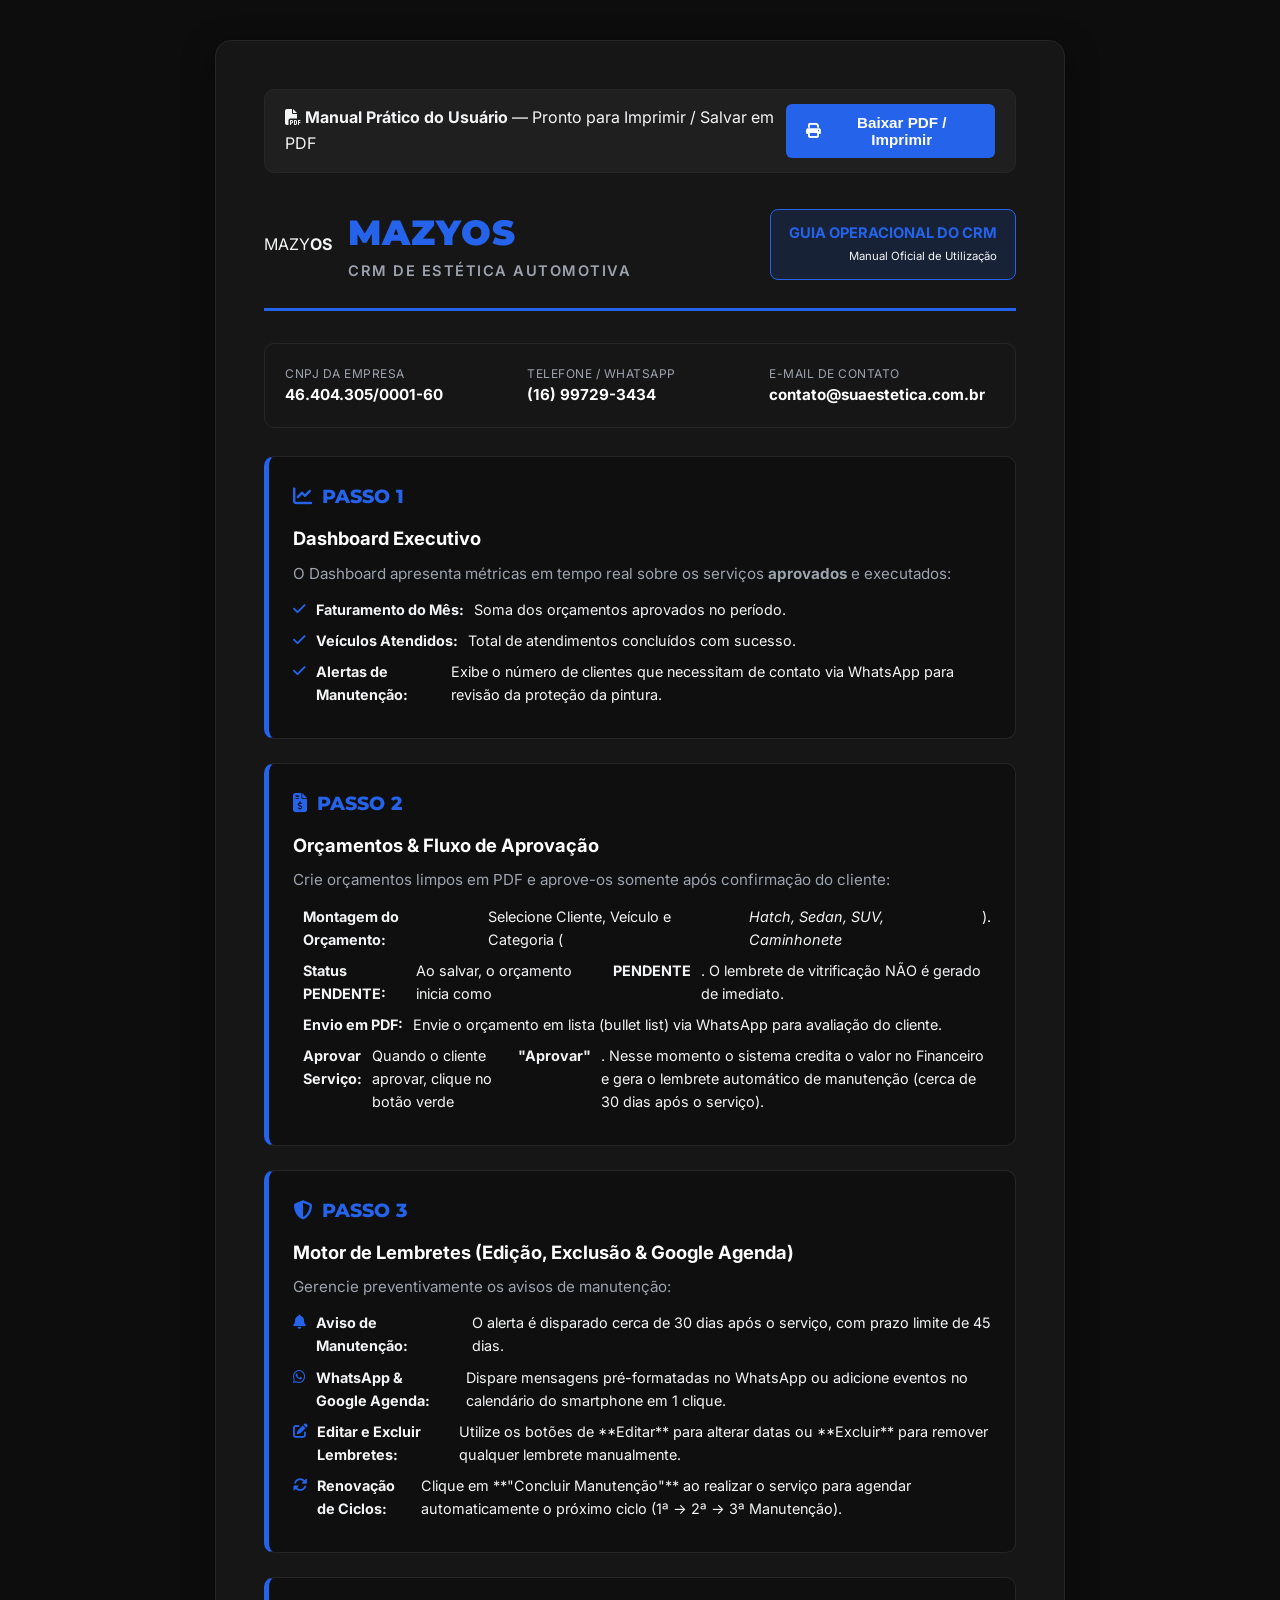
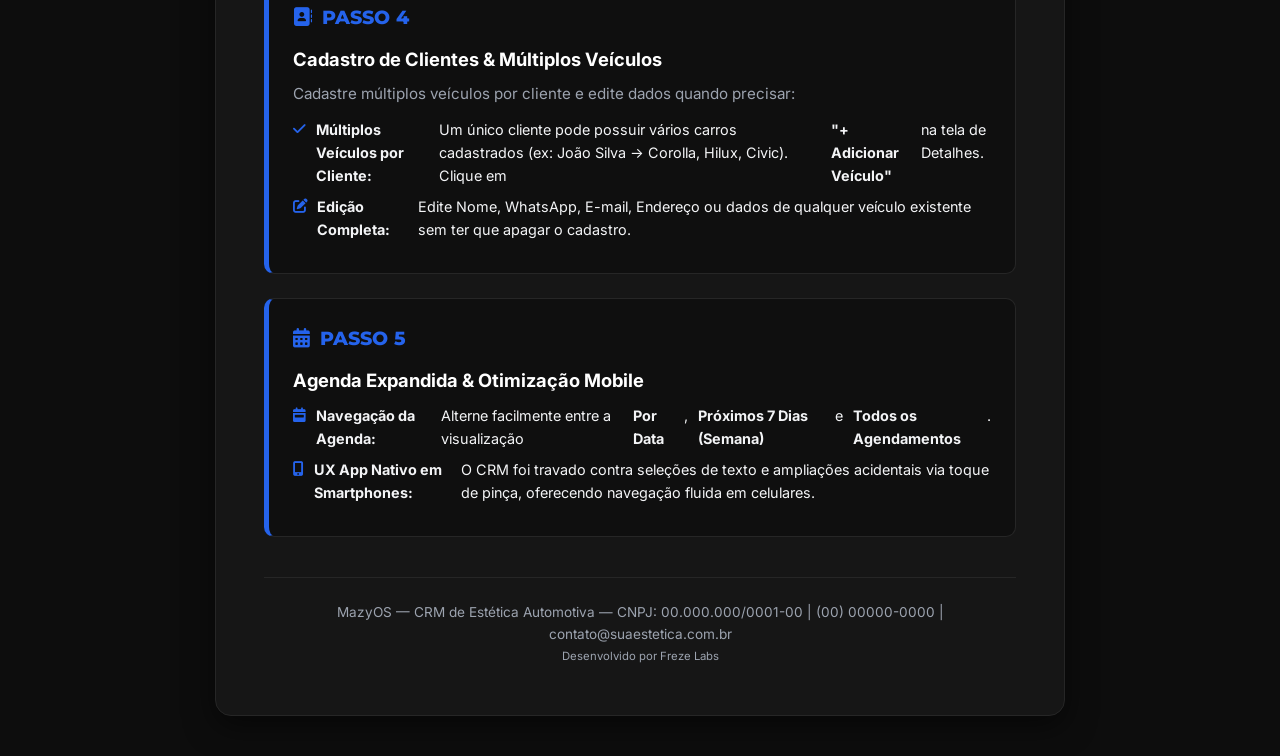
==== manual.html @ 3af36843 "MazyOS — CRM de Estética Automotiva (template genérico) Template neutro para demonstração e revenda " ====
<!DOCTYPE html>
<html lang="pt-BR">
<head>
  <meta charset="UTF-8">
  <meta name="viewport" content="width=device-width, initial-scale=1.0, maximum-scale=1.0, user-scalable=no">
  <title>Manual do Usuário — MazyOS (CRM de Estética Automotiva)</title>
  <link rel="preconnect" href="https://fonts.googleapis.com">
  <link rel="preconnect" href="https://fonts.gstatic.com" crossorigin>
  <link href="https://fonts.googleapis.com/css2?family=Inter:wght@300;400;500;600;700&family=Montserrat:wght@700;800;900&display=swap" rel="stylesheet">
  <link rel="stylesheet" href="https://cdnjs.cloudflare.com/ajax/libs/font-awesome/6.4.0/css/all.min.css">
  <link rel="icon" type="image/svg+xml" href="favicon.svg">
  <style>
    :root {
      --red: #2563eb;
      --dark: #0d0d0d;
      --card-bg: #161616;
      --text: #f3f4f6;
      --muted: #9ca3af;
      --border: #262626;
    }

    * { margin: 0; padding: 0; box-sizing: border-box; }

    body {
      font-family: 'Inter', sans-serif;
      background-color: var(--dark);
      color: var(--text);
      line-height: 1.6;
      padding: 40px 20px;
    }

    .manual-container {
      max-width: 850px;
      margin: 0 auto;
      background-color: var(--card-bg);
      border: 1px solid var(--border);
      border-radius: 16px;
      padding: 48px;
      box-shadow: 0 10px 30px rgba(0,0,0,0.5);
    }

    .manual-header {
      display: flex;
      justify-content: space-between;
      align-items: center;
      border-bottom: 3px solid var(--red);
      padding-bottom: 24px;
      margin-bottom: 32px;
    }

    .brand-title-wrap {
      display: flex;
      align-items: center;
      gap: 16px;
    }

    .manual-logo-img {
      width: 75px;
      height: 75px;
      object-fit: contain;
      border-radius: 8px;
      background-color: #000;
      padding: 4px;
      border: 1px solid var(--border);
    }

    .brand-title h1 {
      font-family: 'Montserrat', sans-serif;
      font-size: 26pt;
      font-weight: 900;
      color: var(--red);
      letter-spacing: 1px;
      margin: 0;
    }

    .brand-title p {
      font-size: 11pt;
      color: var(--muted);
      font-weight: 600;
      letter-spacing: 1.5px;
    }

    .header-badge {
      background-color: rgba(37, 99, 235, 0.15);
      border: 1px solid var(--red);
      color: var(--text);
      padding: 12px 18px;
      border-radius: 8px;
      text-align: right;
      font-size: 0.85rem;
    }

    .header-badge strong { font-size: 11pt; color: var(--red); }

    .print-bar {
      display: flex;
      justify-content: space-between;
      align-items: center;
      background-color: #1f1f1f;
      padding: 14px 20px;
      border-radius: 10px;
      margin-bottom: 32px;
      border: 1px solid var(--border);
    }

    .btn-print {
      background-color: var(--red);
      color: #fff;
      border: none;
      padding: 10px 20px;
      font-weight: 700;
      font-size: 0.95rem;
      border-radius: 6px;
      cursor: pointer;
      display: flex;
      align-items: center;
      gap: 8px;
    }

    .step-card {
      background-color: #0f0f0f;
      border: 1px solid var(--border);
      border-left: 5px solid var(--red);
      border-radius: 10px;
      padding: 24px;
      margin-bottom: 24px;
    }

    .step-number {
      font-family: 'Montserrat', sans-serif;
      font-size: 1.2rem;
      font-weight: 800;
      color: var(--red);
      display: flex;
      align-items: center;
      gap: 10px;
      margin-bottom: 12px;
    }

    .step-card h3 {
      font-size: 1.15rem;
      color: #fff;
      margin-bottom: 8px;
    }

    .step-card p {
      font-size: 0.95rem;
      color: var(--muted);
      margin-bottom: 12px;
    }

    .step-list {
      list-style: none;
      padding-left: 0;
    }

    .step-list li {
      font-size: 0.9rem;
      color: var(--text);
      margin-bottom: 8px;
      display: flex;
      align-items: flex-start;
      gap: 10px;
    }

    .step-list li i {
      color: var(--red);
      margin-top: 4px;
    }

    .company-details-card {
      background-color: #161616;
      border: 1px solid var(--border);
      border-radius: 10px;
      padding: 20px;
      margin-bottom: 28px;
      display: grid;
      grid-template-columns: repeat(3, 1fr);
      gap: 16px;
    }

    .company-detail-item {
      display: flex;
      flex-direction: column;
    }

    .company-detail-item span {
      font-size: 0.75rem;
      color: var(--muted);
      text-transform: uppercase;
      letter-spacing: 0.5px;
    }

    .company-detail-item strong {
      font-size: 0.95rem;
      color: #fff;
    }

    .highlight-box {
      background-color: rgba(245, 158, 11, 0.1);
      border: 1px solid rgba(245, 158, 11, 0.3);
      border-radius: 8px;
      padding: 16px;
      margin-top: 12px;
      color: #f59e0b;
      font-size: 0.9rem;
    }

    .highlight-box strong { color: #fff; }

    .manual-footer {
      border-top: 1px solid var(--border);
      padding-top: 24px;
      margin-top: 40px;
      text-align: center;
      color: var(--muted);
      font-size: 0.85rem;
    }

    @media print {
      body { background-color: #fff; color: #000; padding: 0; }
      .manual-container { background-color: #fff; color: #111; border: none; box-shadow: none; padding: 0; }
      .print-bar { display: none; }
      .step-card { background-color: #f9f9f9; border-color: #ddd; border-left-color: #2563eb; color: #111; }
      .step-card h3 { color: #2563eb; }
      .step-card p, .step-list li { color: #333; }
      .brand-title h1 { color: #2563eb; }
      .company-details-card { background-color: #f8f8f8; border-color: #ddd; }
      .company-detail-item strong { color: #111; }
      .highlight-box { background-color: #fff8e6; border-color: #ffe0b2; color: #b78103; }
      .highlight-box strong { color: #111; }
    }

    @media (max-width: 600px) {
      .company-details-card { grid-template-columns: 1fr; }
      .manual-header { flex-direction: column; align-items: flex-start; gap: 16px; }
      .header-badge { text-align: left; }
    }
  </style>
</head>
<body>

  <div class="manual-container">
    
    <div class="print-bar">
      <span><i class="fa-solid fa-file-pdf"></i> <strong>Manual Prático do Usuário</strong> — Pronto para Imprimir / Salvar em PDF</span>
      <button class="btn-print" onclick="window.print()">
        <i class="fa-solid fa-print"></i> Baixar PDF / Imprimir
      </button>
    </div>

    <div class="manual-header">
      <div class="brand-title-wrap">
        <div class="manual-brand-text">MAZY<b>OS</b></div>
        <div class="brand-title">
          <h1>MAZYOS</h1>
          <p>CRM DE ESTÉTICA AUTOMOTIVA</p>
        </div>
      </div>
      <div class="header-badge">
        <strong>GUIA OPERACIONAL DO CRM</strong><br>
        <small>Manual Oficial de Utilização</small>
      </div>
    </div>

    <!-- CARTOES DE INFORMACAO DA EMPRESA -->
    <div class="company-details-card">
      <div class="company-detail-item">
        <span>CNPJ da Empresa</span>
        <strong>46.404.305/0001-60</strong>
      </div>
      <div class="company-detail-item">
        <span>Telefone / WhatsApp</span>
        <strong>(16) 99729-3434</strong>
      </div>
      <div class="company-detail-item">
        <span>E-mail de Contato</span>
        <strong>contato@suaestetica.com.br</strong>
      </div>
    </div>

    <!-- PASSO 1 -->
    <div class="step-card">
      <div class="step-number"><i class="fa-solid fa-chart-line"></i> PASSO 1</div>
      <h3>Dashboard Executivo</h3>
      <p>O Dashboard apresenta métricas em tempo real sobre os serviços <strong>aprovados</strong> e executados:</p>
      <ul class="step-list">
        <li><i class="fa-solid fa-check"></i> <strong>Faturamento do Mês:</strong> Soma dos orçamentos aprovados no período.</li>
        <li><i class="fa-solid fa-check"></i> <strong>Veículos Atendidos:</strong> Total de atendimentos concluídos com sucesso.</li>
        <li><i class="fa-solid fa-check"></i> <strong>Alertas de Manutenção:</strong> Exibe o número de clientes que necessitam de contato via WhatsApp para revisão da proteção da pintura.</li>
      </ul>
    </div>

    <!-- PASSO 2 -->
    <div class="step-card">
      <div class="step-number"><i class="fa-solid fa-file-invoice-dollar"></i> PASSO 2</div>
      <h3>Orçamentos & Fluxo de Aprovação</h3>
      <p>Crie orçamentos limpos em PDF e aprove-os somente após confirmação do cliente:</p>
      <ul class="step-list">
        <li><i class="fa-solid fa-circle-1"></i> <strong>Montagem do Orçamento:</strong> Selecione Cliente, Veículo e Categoria (<em>Hatch, Sedan, SUV, Caminhonete</em>).</li>
        <li><i class="fa-solid fa-circle-2"></i> <strong>Status PENDENTE:</strong> Ao salvar, o orçamento inicia como <strong>PENDENTE</strong>. O lembrete de vitrificação NÃO é gerado de imediato.</li>
        <li><i class="fa-solid fa-circle-3"></i> <strong>Envio em PDF:</strong> Envie o orçamento em lista (bullet list) via WhatsApp para avaliação do cliente.</li>
        <li><i class="fa-solid fa-circle-4"></i> <strong>Aprovar Serviço:</strong> Quando o cliente aprovar, clique no botão verde <strong>"Aprovar"</strong>. Nesse momento o sistema credita o valor no Financeiro e gera o lembrete automático de manutenção (cerca de 30 dias após o serviço).</li>
      </ul>
    </div>

    <!-- PASSO 3 -->
    <div class="step-card">
      <div class="step-number"><i class="fa-solid fa-shield-halved"></i> PASSO 3</div>
      <h3>Motor de Lembretes (Edição, Exclusão & Google Agenda)</h3>
      <p>Gerencie preventivamente os avisos de manutenção:</p>
      <ul class="step-list">
        <li><i class="fa-solid fa-bell"></i> <strong>Aviso de Manutenção:</strong> O alerta é disparado cerca de 30 dias após o serviço, com prazo limite de 45 dias.</li>
        <li><i class="fa-brands fa-whatsapp"></i> <strong>WhatsApp & Google Agenda:</strong> Dispare mensagens pré-formatadas no WhatsApp ou adicione eventos no calendário do smartphone em 1 clique.</li>
        <li><i class="fa-solid fa-pen-to-square"></i> <strong>Editar e Excluir Lembretes:</strong> Utilize os botões de **Editar** para alterar datas ou **Excluir** para remover qualquer lembrete manualmente.</li>
        <li><i class="fa-solid fa-rotate"></i> <strong>Renovação de Ciclos:</strong> Clique em **"Concluir Manutenção"** ao realizar o serviço para agendar automaticamente o próximo ciclo (1ª → 2ª → 3ª Manutenção).</li>
      </ul>
    </div>

    <!-- PASSO 4 -->
    <div class="step-card">
      <div class="step-number"><i class="fa-solid fa-address-book"></i> PASSO 4</div>
      <h3>Cadastro de Clientes & Múltiplos Veículos</h3>
      <p>Cadastre múltiplos veículos por cliente e edite dados quando precisar:</p>
      <ul class="step-list">
        <li><i class="fa-solid fa-check"></i> <strong>Múltiplos Veículos por Cliente:</strong> Um único cliente pode possuir vários carros cadastrados (ex: João Silva → Corolla, Hilux, Civic). Clique em <strong>"+ Adicionar Veículo"</strong> na tela de Detalhes.</li>
        <li><i class="fa-solid fa-pen-to-square"></i> <strong>Edição Completa:</strong> Edite Nome, WhatsApp, E-mail, Endereço ou dados de qualquer veículo existente sem ter que apagar o cadastro.</li>
      </ul>
    </div>

    <!-- PASSO 5 -->
    <div class="step-card">
      <div class="step-number"><i class="fa-solid fa-calendar-days"></i> PASSO 5</div>
      <h3>Agenda Expandida & Otimização Mobile</h3>
      <ul class="step-list">
        <li><i class="fa-solid fa-calendar-week"></i> <strong>Navegação da Agenda:</strong> Alterne facilmente entre a visualização <strong>Por Data</strong>, <strong>Próximos 7 Dias (Semana)</strong> e <strong>Todos os Agendamentos</strong>.</li>
        <li><i class="fa-solid fa-mobile-screen-button"></i> <strong>UX App Nativo em Smartphones:</strong> O CRM foi travado contra seleções de texto e ampliações acidentais via toque de pinça, oferecendo navegação fluida em celulares.</li>
      </ul>
    </div>

    <div class="manual-footer">
      <p>MazyOS — CRM de Estética Automotiva — CNPJ: 00.000.000/0001-00 | (00) 00000-0000 | contato@suaestetica.com.br</p>
      <small>Desenvolvido por Freze Labs</small>
    </div>

  </div>

  <script>
    if (window.location.search.includes('print=true')) {
      window.print();
    }
  </script>
</body>
</html>
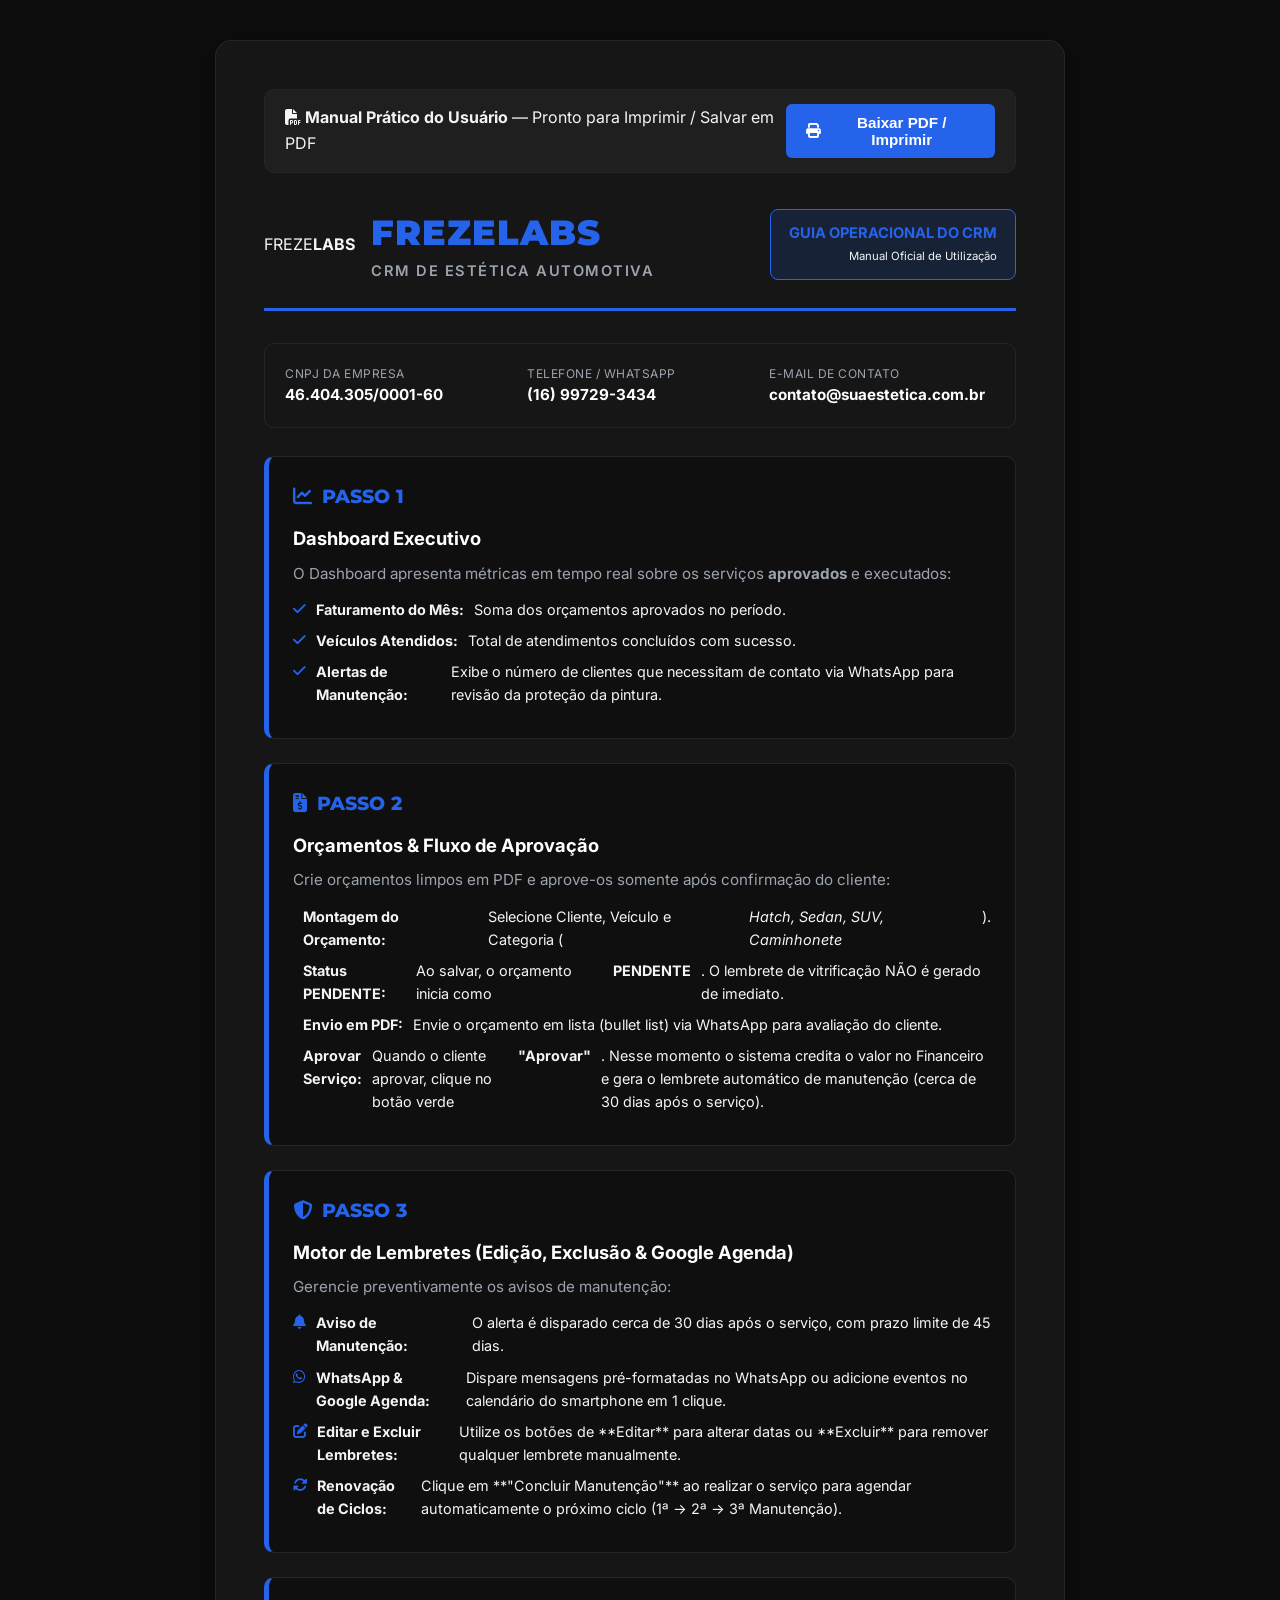
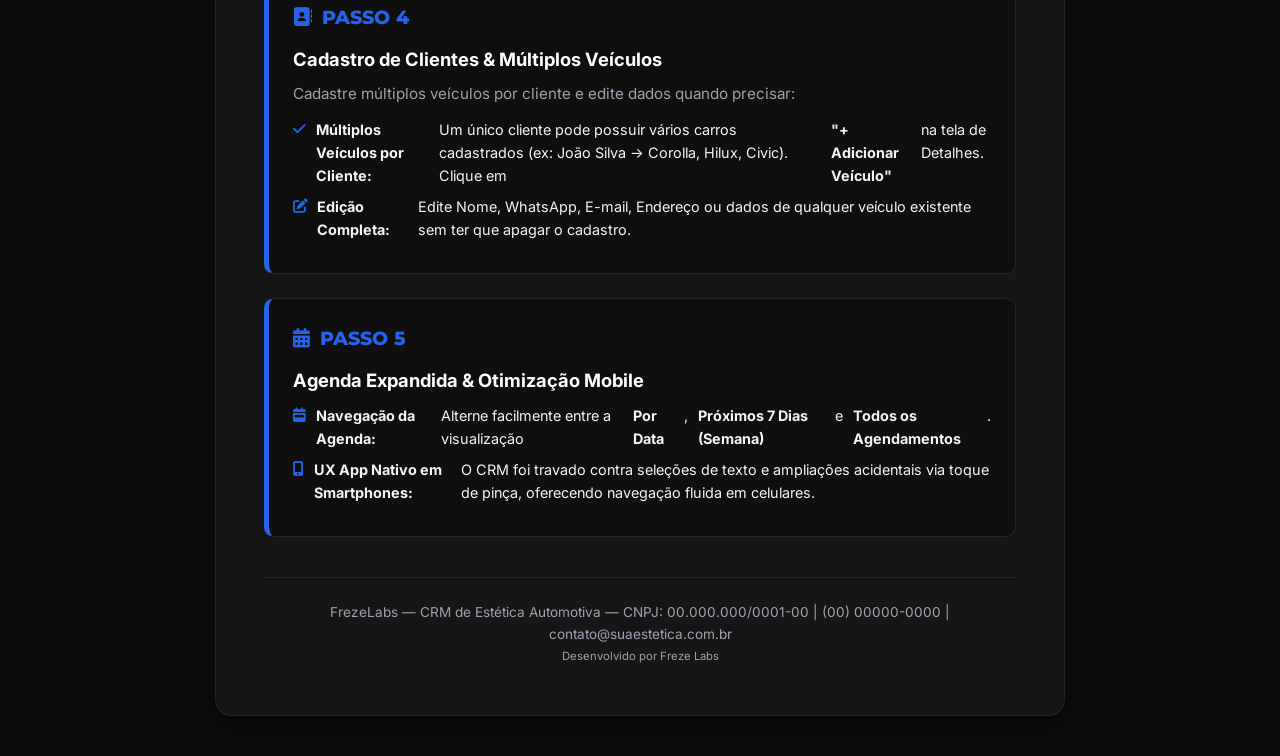
==== commit bdbdde39: "Rebrand: MazyOS → FrezeLabs (marca do cliente)" ====
--- a/manual.html
+++ b/manual.html
@@ -3,7 +3,7 @@
 <head>
   <meta charset="UTF-8">
   <meta name="viewport" content="width=device-width, initial-scale=1.0, maximum-scale=1.0, user-scalable=no">
-  <title>Manual do Usuário — MazyOS (CRM de Estética Automotiva)</title>
+  <title>Manual do Usuário — FrezeLabs (CRM de Estética Automotiva)</title>
   <link rel="preconnect" href="https://fonts.googleapis.com">
   <link rel="preconnect" href="https://fonts.gstatic.com" crossorigin>
   <link href="https://fonts.googleapis.com/css2?family=Inter:wght@300;400;500;600;700&family=Montserrat:wght@700;800;900&display=swap" rel="stylesheet">
@@ -251,9 +251,9 @@
 
     <div class="manual-header">
       <div class="brand-title-wrap">
-        <div class="manual-brand-text">MAZY<b>OS</b></div>
+        <div class="manual-brand-text">FREZE<b>LABS</b></div>
         <div class="brand-title">
-          <h1>MAZYOS</h1>
+          <h1>FREZELABS</h1>
           <p>CRM DE ESTÉTICA AUTOMOTIVA</p>
         </div>
       </div>
@@ -339,7 +339,7 @@
     </div>
 
     <div class="manual-footer">
-      <p>MazyOS — CRM de Estética Automotiva — CNPJ: 00.000.000/0001-00 | (00) 00000-0000 | contato@suaestetica.com.br</p>
+      <p>FrezeLabs — CRM de Estética Automotiva — CNPJ: 00.000.000/0001-00 | (00) 00000-0000 | contato@suaestetica.com.br</p>
       <small>Desenvolvido por Freze Labs</small>
     </div>
 
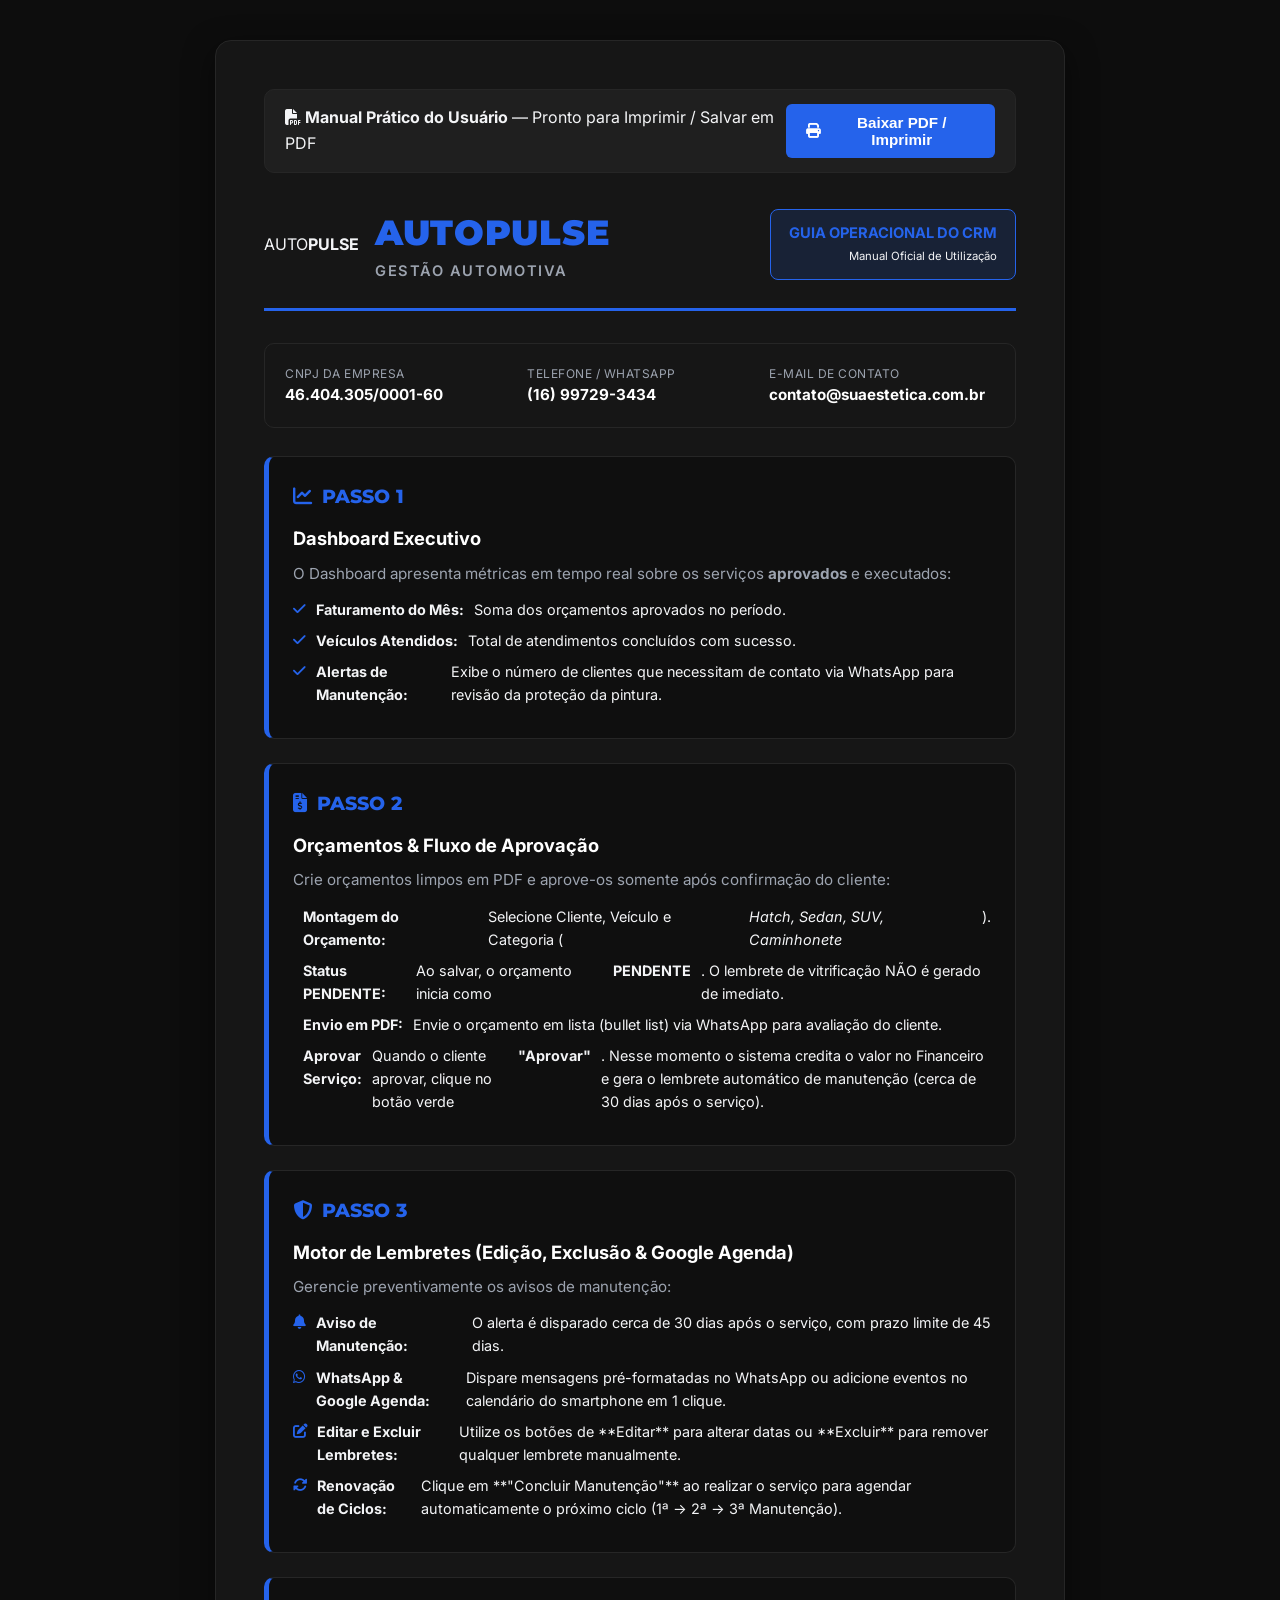
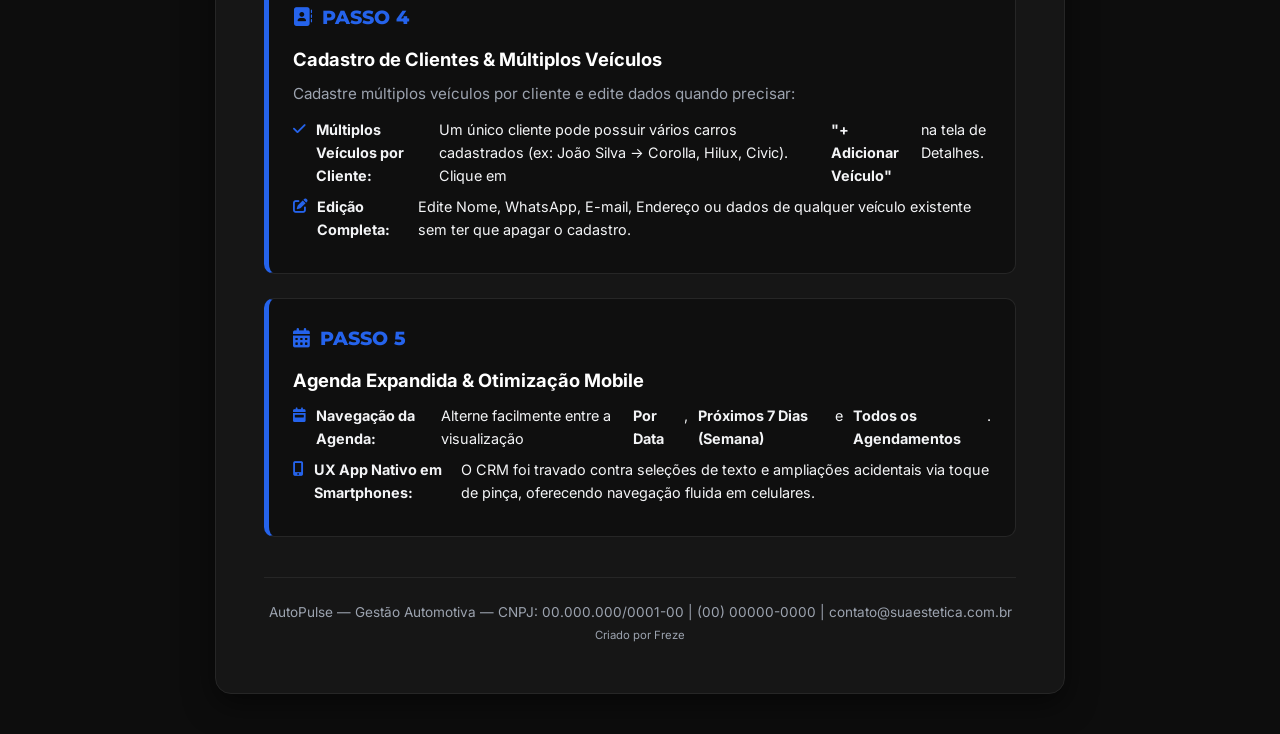
==== commit ac5f6200: "Renomeia sistema para AutoPulse (Gestão Automotiva) + crédito 'Criado por Freze' - Troca marca Freze" ====
--- a/manual.html
+++ b/manual.html
@@ -3,7 +3,7 @@
 <head>
   <meta charset="UTF-8">
   <meta name="viewport" content="width=device-width, initial-scale=1.0, maximum-scale=1.0, user-scalable=no">
-  <title>Manual do Usuário — FrezeLabs (CRM de Estética Automotiva)</title>
+  <title>Manual do Usuário — AutoPulse (Gestão Automotiva)</title>
   <link rel="preconnect" href="https://fonts.googleapis.com">
   <link rel="preconnect" href="https://fonts.gstatic.com" crossorigin>
   <link href="https://fonts.googleapis.com/css2?family=Inter:wght@300;400;500;600;700&family=Montserrat:wght@700;800;900&display=swap" rel="stylesheet">
@@ -251,10 +251,10 @@
 
     <div class="manual-header">
       <div class="brand-title-wrap">
-        <div class="manual-brand-text">FREZE<b>LABS</b></div>
+        <div class="manual-brand-text">AUTO<b>PULSE</b></div>
         <div class="brand-title">
-          <h1>FREZELABS</h1>
-          <p>CRM DE ESTÉTICA AUTOMOTIVA</p>
+          <h1>AUTOPULSE</h1>
+          <p>GESTÃO AUTOMOTIVA</p>
         </div>
       </div>
       <div class="header-badge">
@@ -339,8 +339,8 @@
     </div>
 
     <div class="manual-footer">
-      <p>FrezeLabs — CRM de Estética Automotiva — CNPJ: 00.000.000/0001-00 | (00) 00000-0000 | contato@suaestetica.com.br</p>
-      <small>Desenvolvido por Freze Labs</small>
+      <p>AutoPulse — Gestão Automotiva — CNPJ: 00.000.000/0001-00 | (00) 00000-0000 | contato@suaestetica.com.br</p>
+      <small>Criado por Freze</small>
     </div>
 
   </div>
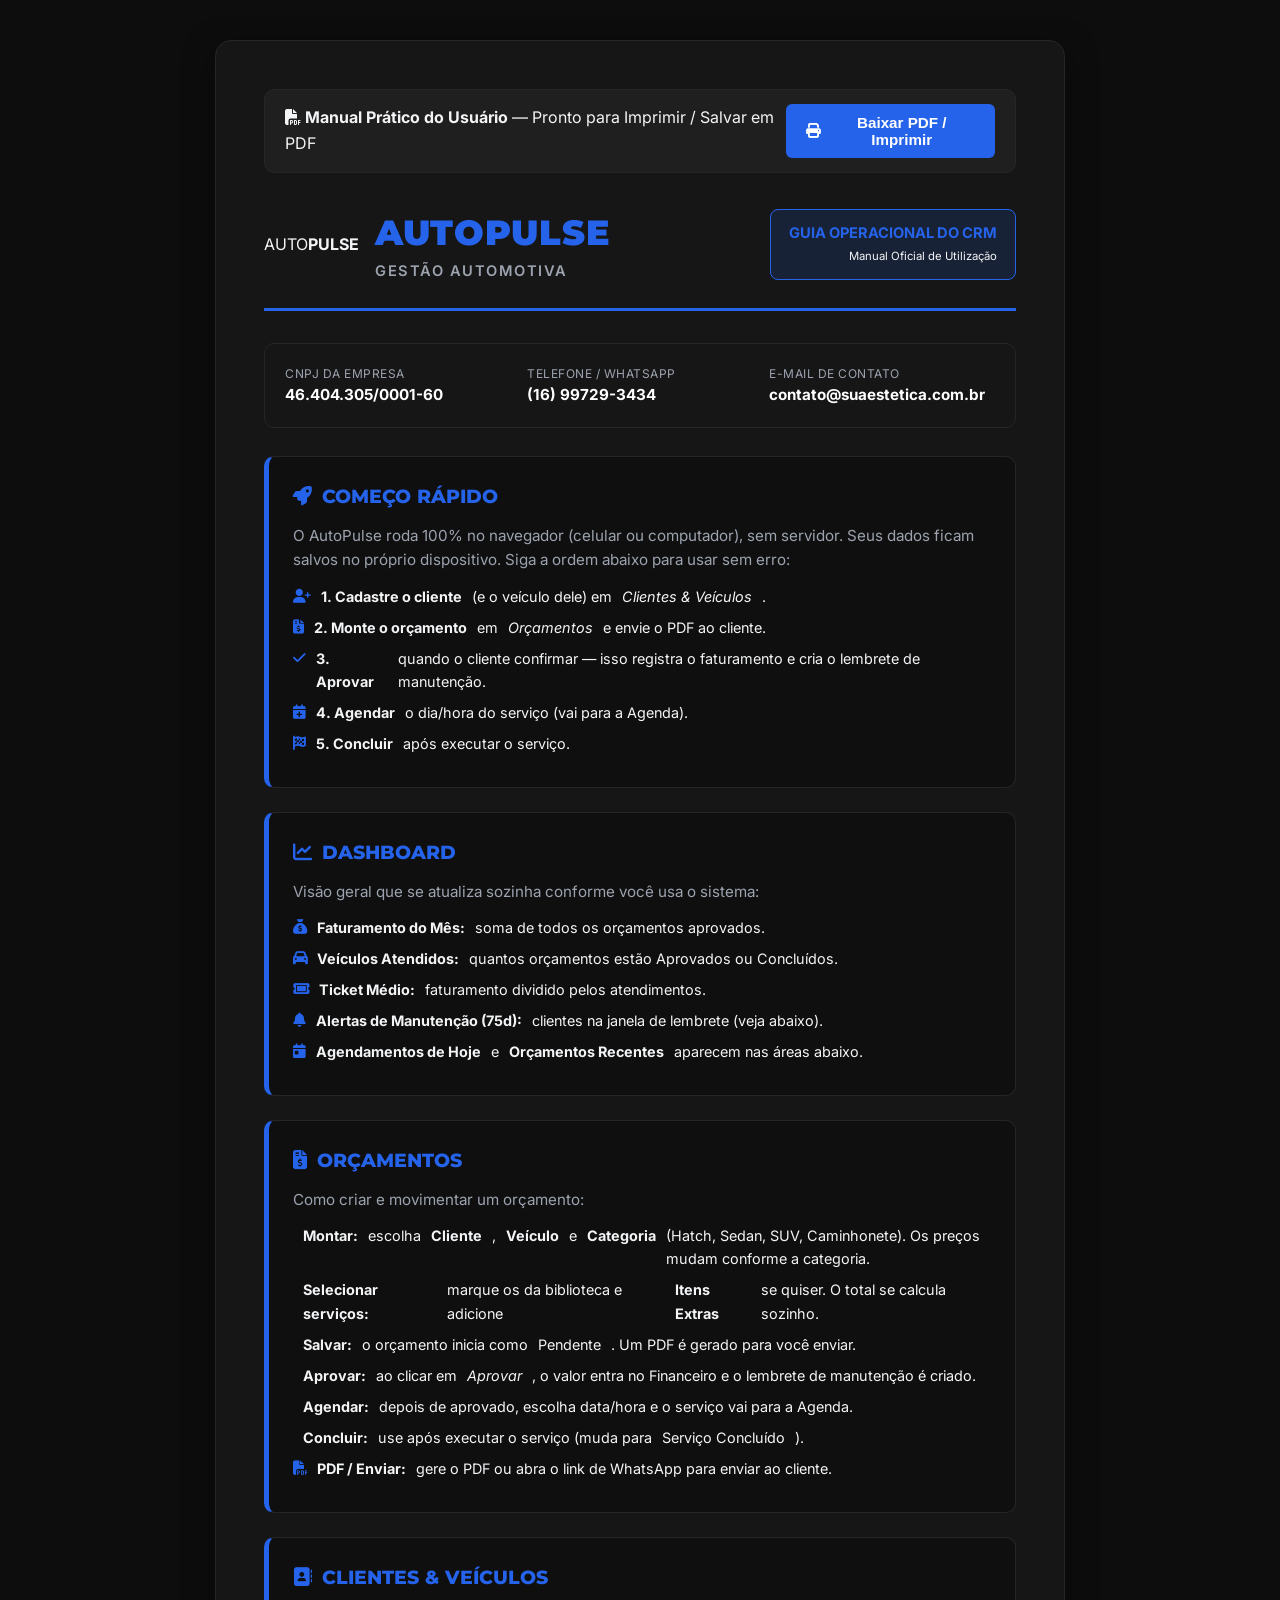
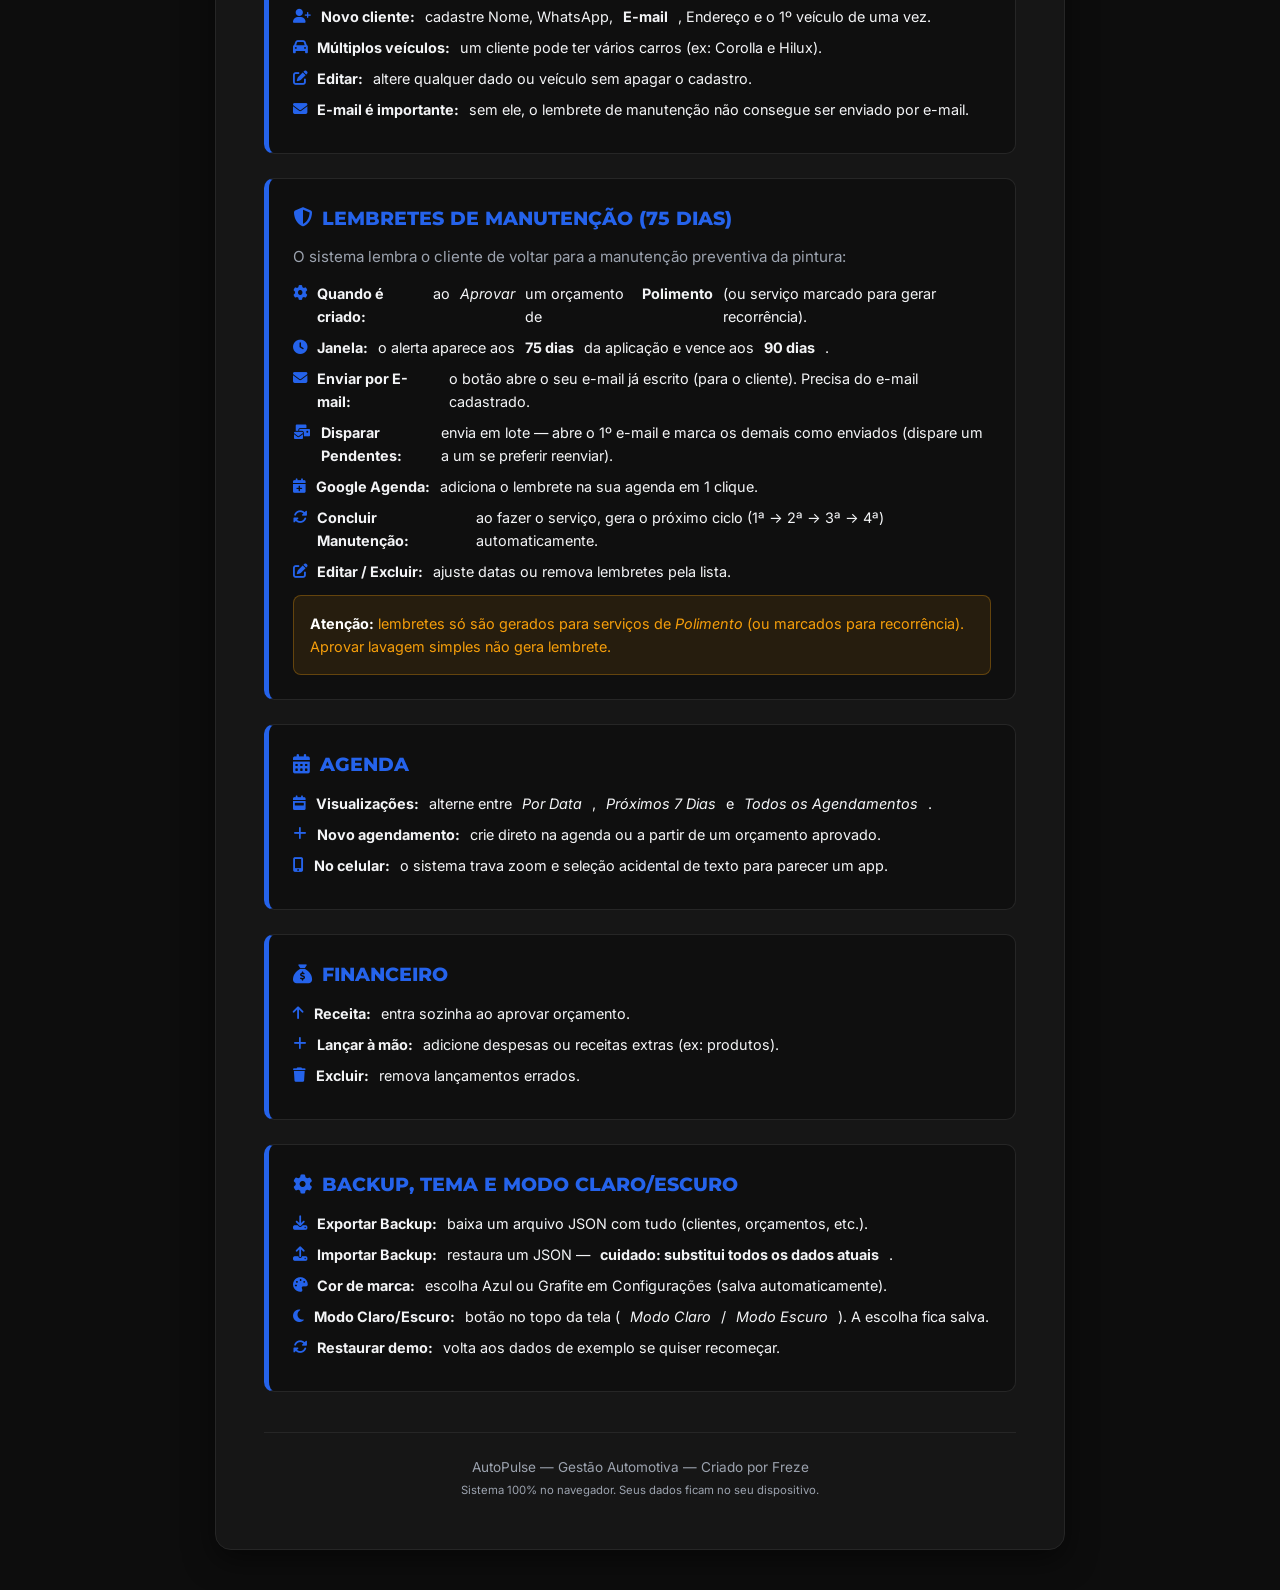
==== commit e8244494: "Auditoria de lógica + manual simplificado app.js: - NOME_EMPRESA 'Sua Estética Automotiva' -> 'AutoP" ====
--- a/manual.html
+++ b/manual.html
@@ -279,68 +279,111 @@
       </div>
     </div>
 
-    <!-- PASSO 1 -->
-    <div class="step-card">
-      <div class="step-number"><i class="fa-solid fa-chart-line"></i> PASSO 1</div>
-      <h3>Dashboard Executivo</h3>
-      <p>O Dashboard apresenta métricas em tempo real sobre os serviços <strong>aprovados</strong> e executados:</p>
-      <ul class="step-list">
-        <li><i class="fa-solid fa-check"></i> <strong>Faturamento do Mês:</strong> Soma dos orçamentos aprovados no período.</li>
-        <li><i class="fa-solid fa-check"></i> <strong>Veículos Atendidos:</strong> Total de atendimentos concluídos com sucesso.</li>
-        <li><i class="fa-solid fa-check"></i> <strong>Alertas de Manutenção:</strong> Exibe o número de clientes que necessitam de contato via WhatsApp para revisão da proteção da pintura.</li>
-      </ul>
-    </div>
-
-    <!-- PASSO 2 -->
-    <div class="step-card">
-      <div class="step-number"><i class="fa-solid fa-file-invoice-dollar"></i> PASSO 2</div>
-      <h3>Orçamentos & Fluxo de Aprovação</h3>
-      <p>Crie orçamentos limpos em PDF e aprove-os somente após confirmação do cliente:</p>
-      <ul class="step-list">
-        <li><i class="fa-solid fa-circle-1"></i> <strong>Montagem do Orçamento:</strong> Selecione Cliente, Veículo e Categoria (<em>Hatch, Sedan, SUV, Caminhonete</em>).</li>
-        <li><i class="fa-solid fa-circle-2"></i> <strong>Status PENDENTE:</strong> Ao salvar, o orçamento inicia como <strong>PENDENTE</strong>. O lembrete de vitrificação NÃO é gerado de imediato.</li>
-        <li><i class="fa-solid fa-circle-3"></i> <strong>Envio em PDF:</strong> Envie o orçamento em lista (bullet list) via WhatsApp para avaliação do cliente.</li>
-        <li><i class="fa-solid fa-circle-4"></i> <strong>Aprovar Serviço:</strong> Quando o cliente aprovar, clique no botão verde <strong>"Aprovar"</strong>. Nesse momento o sistema credita o valor no Financeiro e gera o lembrete automático de manutenção (cerca de 30 dias após o serviço).</li>
-      </ul>
-    </div>
-
-    <!-- PASSO 3 -->
-    <div class="step-card">
-      <div class="step-number"><i class="fa-solid fa-shield-halved"></i> PASSO 3</div>
-      <h3>Motor de Lembretes (Edição, Exclusão & Google Agenda)</h3>
-      <p>Gerencie preventivamente os avisos de manutenção:</p>
-      <ul class="step-list">
-        <li><i class="fa-solid fa-bell"></i> <strong>Aviso de Manutenção:</strong> O alerta é disparado cerca de 30 dias após o serviço, com prazo limite de 45 dias.</li>
-        <li><i class="fa-brands fa-whatsapp"></i> <strong>WhatsApp & Google Agenda:</strong> Dispare mensagens pré-formatadas no WhatsApp ou adicione eventos no calendário do smartphone em 1 clique.</li>
-        <li><i class="fa-solid fa-pen-to-square"></i> <strong>Editar e Excluir Lembretes:</strong> Utilize os botões de **Editar** para alterar datas ou **Excluir** para remover qualquer lembrete manualmente.</li>
-        <li><i class="fa-solid fa-rotate"></i> <strong>Renovação de Ciclos:</strong> Clique em **"Concluir Manutenção"** ao realizar o serviço para agendar automaticamente o próximo ciclo (1ª → 2ª → 3ª Manutenção).</li>
-      </ul>
-    </div>
-
-    <!-- PASSO 4 -->
-    <div class="step-card">
-      <div class="step-number"><i class="fa-solid fa-address-book"></i> PASSO 4</div>
-      <h3>Cadastro de Clientes & Múltiplos Veículos</h3>
-      <p>Cadastre múltiplos veículos por cliente e edite dados quando precisar:</p>
-      <ul class="step-list">
-        <li><i class="fa-solid fa-check"></i> <strong>Múltiplos Veículos por Cliente:</strong> Um único cliente pode possuir vários carros cadastrados (ex: João Silva → Corolla, Hilux, Civic). Clique em <strong>"+ Adicionar Veículo"</strong> na tela de Detalhes.</li>
-        <li><i class="fa-solid fa-pen-to-square"></i> <strong>Edição Completa:</strong> Edite Nome, WhatsApp, E-mail, Endereço ou dados de qualquer veículo existente sem ter que apagar o cadastro.</li>
-      </ul>
-    </div>
-
-    <!-- PASSO 5 -->
-    <div class="step-card">
-      <div class="step-number"><i class="fa-solid fa-calendar-days"></i> PASSO 5</div>
-      <h3>Agenda Expandida & Otimização Mobile</h3>
-      <ul class="step-list">
-        <li><i class="fa-solid fa-calendar-week"></i> <strong>Navegação da Agenda:</strong> Alterne facilmente entre a visualização <strong>Por Data</strong>, <strong>Próximos 7 Dias (Semana)</strong> e <strong>Todos os Agendamentos</strong>.</li>
-        <li><i class="fa-solid fa-mobile-screen-button"></i> <strong>UX App Nativo em Smartphones:</strong> O CRM foi travado contra seleções de texto e ampliações acidentais via toque de pinça, oferecendo navegação fluida em celulares.</li>
+    <!-- COMO USAR -->
+    <div class="step-card">
+      <div class="step-number"><i class="fa-solid fa-rocket"></i> COMEÇO RÁPIDO</div>
+      <p>O AutoPulse roda 100% no navegador (celular ou computador), sem servidor. Seus dados ficam salvos no próprio dispositivo. Siga a ordem abaixo para usar sem erro:</p>
+      <ul class="step-list">
+        <li><i class="fa-solid fa-user-plus"></i> <strong>1. Cadastre o cliente</strong> (e o veículo dele) em <em>Clientes &amp; Veículos</em>.</li>
+        <li><i class="fa-solid fa-file-invoice-dollar"></i> <strong>2. Monte o orçamento</strong> em <em>Orçamentos</em> e envie o PDF ao cliente.</li>
+        <li><i class="fa-solid fa-check"></i> <strong>3. Aprovar</strong> quando o cliente confirmar — isso registra o faturamento e cria o lembrete de manutenção.</li>
+        <li><i class="fa-solid fa-calendar-plus"></i> <strong>4. Agendar</strong> o dia/hora do serviço (vai para a Agenda).</li>
+        <li><i class="fa-solid fa-flag-checkered"></i> <strong>5. Concluir</strong> após executar o serviço.</li>
+      </ul>
+    </div>
+
+    <!-- DASHBOARD -->
+    <div class="step-card">
+      <div class="step-number"><i class="fa-solid fa-chart-line"></i> DASHBOARD</div>
+      <p>Visão geral que se atualiza sozinha conforme você usa o sistema:</p>
+      <ul class="step-list">
+        <li><i class="fa-solid fa-sack-dollar"></i> <strong>Faturamento do Mês:</strong> soma de todos os orçamentos aprovados.</li>
+        <li><i class="fa-solid fa-car"></i> <strong>Veículos Atendidos:</strong> quantos orçamentos estão Aprovados ou Concluídos.</li>
+        <li><i class="fa-solid fa-ticket"></i> <strong>Ticket Médio:</strong> faturamento dividido pelos atendimentos.</li>
+        <li><i class="fa-solid fa-bell"></i> <strong>Alertas de Manutenção (75d):</strong> clientes na janela de lembrete (veja abaixo).</li>
+        <li><i class="fa-solid fa-calendar-day"></i> <strong>Agendamentos de Hoje</strong> e <strong>Orçamentos Recentes</strong> aparecem nas áreas abaixo.</li>
+      </ul>
+    </div>
+
+    <!-- ORCAMENTOS -->
+    <div class="step-card">
+      <div class="step-number"><i class="fa-solid fa-file-invoice-dollar"></i> ORÇAMENTOS</div>
+      <p>Como criar e movimentar um orçamento:</p>
+      <ul class="step-list">
+        <li><i class="fa-solid fa-circle-1"></i> <strong>Montar:</strong> escolha <strong>Cliente</strong>, <strong>Veículo</strong> e <strong>Categoria</strong> (Hatch, Sedan, SUV, Caminhonete). Os preços mudam conforme a categoria.</li>
+        <li><i class="fa-solid fa-circle-2"></i> <strong>Selecionar serviços:</strong> marque os da biblioteca e adicione <strong>Itens Extras</strong> se quiser. O total se calcula sozinho.</li>
+        <li><i class="fa-solid fa-circle-3"></i> <strong>Salvar:</strong> o orçamento inicia como <span class="badge badge-pending">Pendente</span>. Um PDF é gerado para você enviar.</li>
+        <li><i class="fa-solid fa-circle-4"></i> <strong>Aprovar:</strong> ao clicar em <em>Aprovar</em>, o valor entra no Financeiro e o lembrete de manutenção é criado.</li>
+        <li><i class="fa-solid fa-circle-5"></i> <strong>Agendar:</strong> depois de aprovado, escolha data/hora e o serviço vai para a Agenda.</li>
+        <li><i class="fa-solid fa-circle-6"></i> <strong>Concluir:</strong> use após executar o serviço (muda para <span class="badge badge-concluded">Serviço Concluído</span>).</li>
+        <li><i class="fa-solid fa-file-pdf"></i> <strong>PDF / Enviar:</strong> gere o PDF ou abra o link de WhatsApp para enviar ao cliente.</li>
+      </ul>
+    </div>
+
+    <!-- CLIENTES -->
+    <div class="step-card">
+      <div class="step-number"><i class="fa-solid fa-address-book"></i> CLIENTES &amp; VEÍCULOS</div>
+      <ul class="step-list">
+        <li><i class="fa-solid fa-user-plus"></i> <strong>Novo cliente:</strong> cadastre Nome, WhatsApp, <strong>E-mail</strong>, Endereço e o 1º veículo de uma vez.</li>
+        <li><i class="fa-solid fa-car"></i> <strong>Múltiplos veículos:</strong> um cliente pode ter vários carros (ex: Corolla e Hilux).</li>
+        <li><i class="fa-solid fa-pen-to-square"></i> <strong>Editar:</strong> altere qualquer dado ou veículo sem apagar o cadastro.</li>
+        <li><i class="fa-solid fa-envelope"></i> <strong>E-mail é importante:</strong> sem ele, o lembrete de manutenção não consegue ser enviado por e-mail.</li>
+      </ul>
+    </div>
+
+    <!-- LEMBRETES 75d -->
+    <div class="step-card">
+      <div class="step-number"><i class="fa-solid fa-shield-halved"></i> LEMBRETES DE MANUTENÇÃO (75 DIAS)</div>
+      <p>O sistema lembra o cliente de voltar para a manutenção preventiva da pintura:</p>
+      <ul class="step-list">
+        <li><i class="fa-solid fa-gear"></i> <strong>Quando é criado:</strong> ao <em>Aprovar</em> um orçamento de <strong>Polimento</strong> (ou serviço marcado para gerar recorrência).</li>
+        <li><i class="fa-solid fa-clock"></i> <strong>Janela:</strong> o alerta aparece aos <strong>75 dias</strong> da aplicação e vence aos <strong>90 dias</strong>.</li>
+        <li><i class="fa-solid fa-envelope"></i> <strong>Enviar por E-mail:</strong> o botão abre o seu e-mail já escrito (para o cliente). Precisa do e-mail cadastrado.</li>
+        <li><i class="fa-solid fa-envelopes-bulk"></i> <strong>Disparar Pendentes:</strong> envia em lote — abre o 1º e-mail e marca os demais como enviados (dispare um a um se preferir reenviar).</li>
+        <li><i class="fa-solid fa-calendar-plus"></i> <strong>Google Agenda:</strong> adiciona o lembrete na sua agenda em 1 clique.</li>
+        <li><i class="fa-solid fa-rotate"></i> <strong>Concluir Manutenção:</strong> ao fazer o serviço, gera o próximo ciclo (1ª → 2ª → 3ª → 4ª) automaticamente.</li>
+        <li><i class="fa-solid fa-pen-to-square"></i> <strong>Editar / Excluir:</strong> ajuste datas ou remova lembretes pela lista.</li>
+      </ul>
+      <div class="highlight-box">
+        <strong>Atenção:</strong> lembretes só são gerados para serviços de <em>Polimento</em> (ou marcados para recorrência). Aprovar lavagem simples não gera lembrete.
+      </div>
+    </div>
+
+    <!-- AGENDA -->
+    <div class="step-card">
+      <div class="step-number"><i class="fa-solid fa-calendar-days"></i> AGENDA</div>
+      <ul class="step-list">
+        <li><i class="fa-solid fa-calendar-week"></i> <strong>Visualizações:</strong> alterne entre <em>Por Data</em>, <em>Próximos 7 Dias</em> e <em>Todos os Agendamentos</em>.</li>
+        <li><i class="fa-solid fa-plus"></i> <strong>Novo agendamento:</strong> crie direto na agenda ou a partir de um orçamento aprovado.</li>
+        <li><i class="fa-solid fa-mobile-screen-button"></i> <strong>No celular:</strong> o sistema trava zoom e seleção acidental de texto para parecer um app.</li>
+      </ul>
+    </div>
+
+    <!-- FINANCEIRO -->
+    <div class="step-card">
+      <div class="step-number"><i class="fa-solid fa-sack-dollar"></i> FINANCEIRO</div>
+      <ul class="step-list">
+        <li><i class="fa-solid fa-arrow-up"></i> <strong>Receita:</strong> entra sozinha ao aprovar orçamento.</li>
+        <li><i class="fa-solid fa-plus"></i> <strong>Lançar à mão:</strong> adicione despesas ou receitas extras (ex: produtos).</li>
+        <li><i class="fa-solid fa-trash"></i> <strong>Excluir:</strong> remova lançamentos errados.</li>
+      </ul>
+    </div>
+
+    <!-- BACKUP / TEMA -->
+    <div class="step-card">
+      <div class="step-number"><i class="fa-solid fa-gear"></i> BACKUP, TEMA E MODO CLARO/ESCURO</div>
+      <ul class="step-list">
+        <li><i class="fa-solid fa-download"></i> <strong>Exportar Backup:</strong> baixa um arquivo JSON com tudo (clientes, orçamentos, etc.).</li>
+        <li><i class="fa-solid fa-upload"></i> <strong>Importar Backup:</strong> restaura um JSON — <strong>cuidado: substitui todos os dados atuais</strong>.</li>
+        <li><i class="fa-solid fa-palette"></i> <strong>Cor de marca:</strong> escolha Azul ou Grafite em Configurações (salva automaticamente).</li>
+        <li><i class="fa-solid fa-moon"></i> <strong>Modo Claro/Escuro:</strong> botão no topo da tela (<em>Modo Claro</em> / <em>Modo Escuro</em>). A escolha fica salva.</li>
+        <li><i class="fa-solid fa-rotate"></i> <strong>Restaurar demo:</strong> volta aos dados de exemplo se quiser recomeçar.</li>
       </ul>
     </div>
 
     <div class="manual-footer">
-      <p>AutoPulse — Gestão Automotiva — CNPJ: 00.000.000/0001-00 | (00) 00000-0000 | contato@suaestetica.com.br</p>
-      <small>Criado por Freze</small>
+      <p>AutoPulse — Gestão Automotiva — Criado por Freze</p>
+      <small>Sistema 100% no navegador. Seus dados ficam no seu dispositivo.</small>
     </div>
 
   </div>
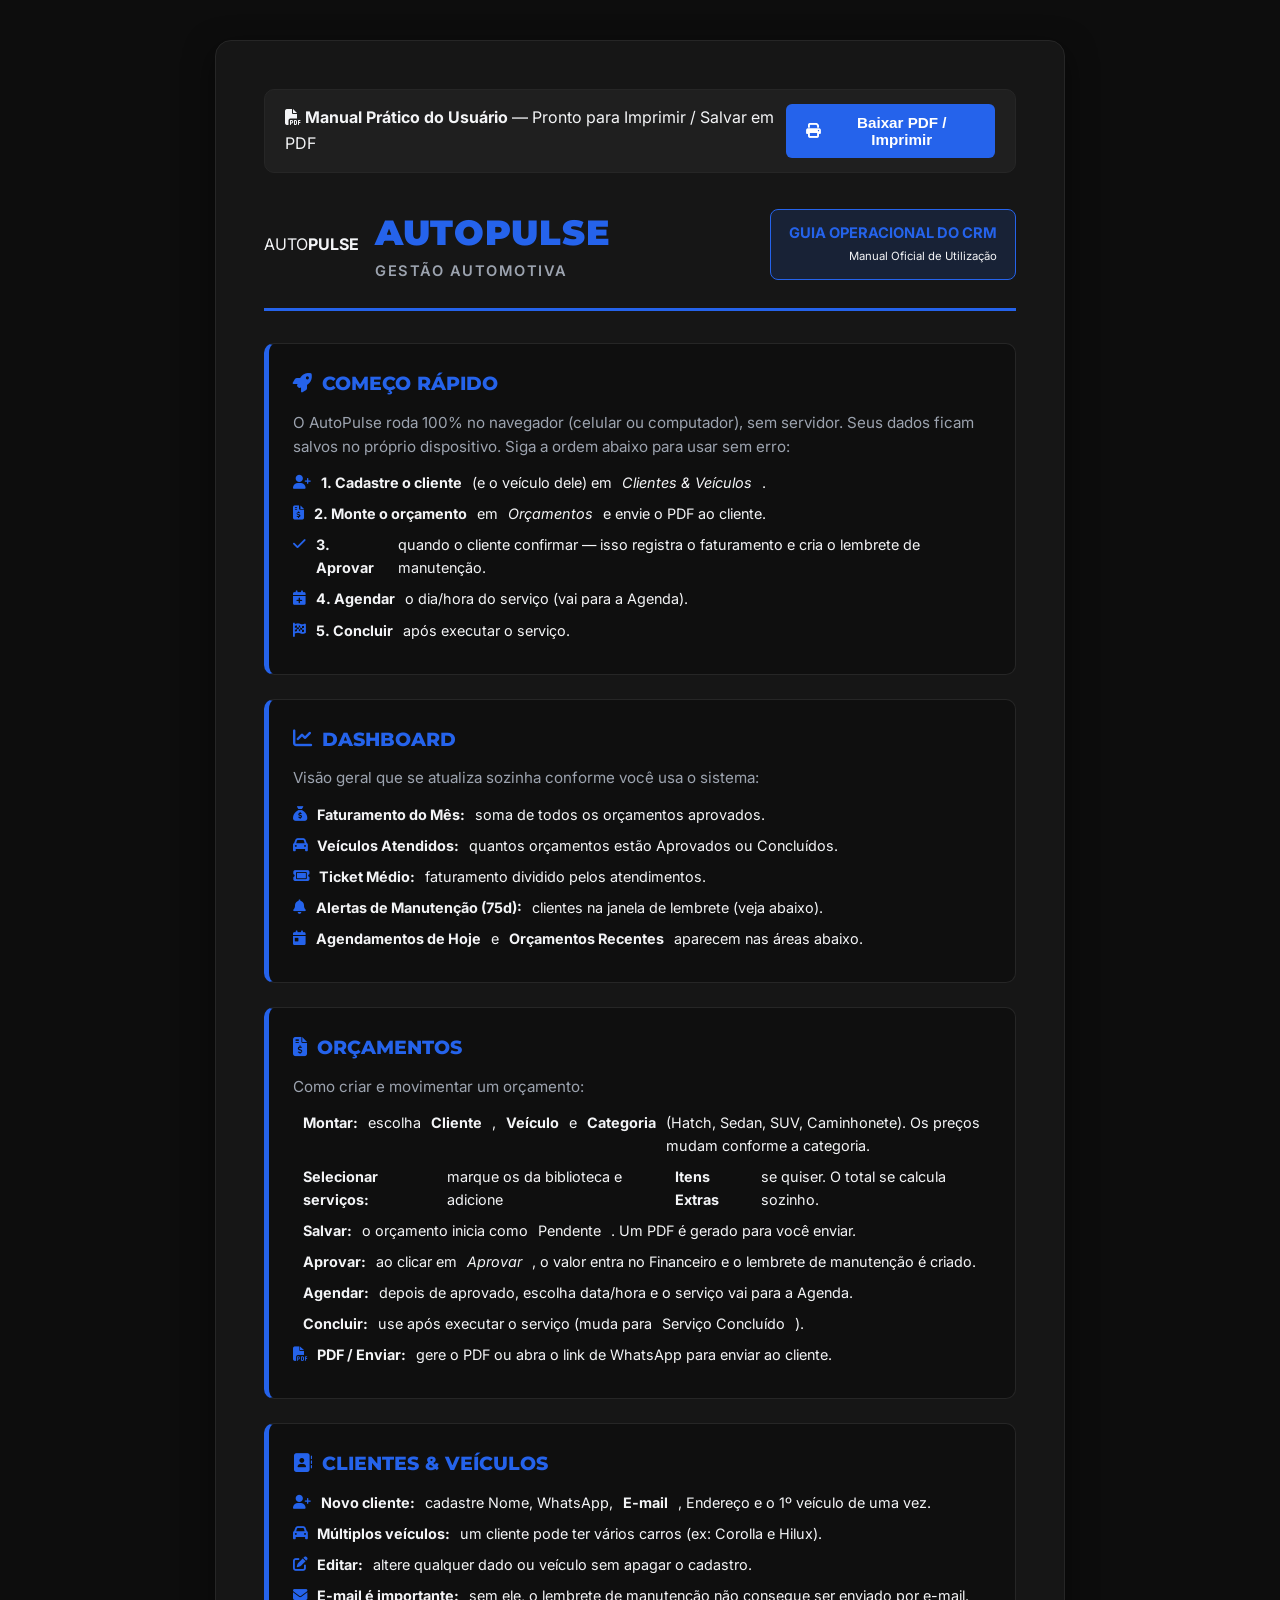
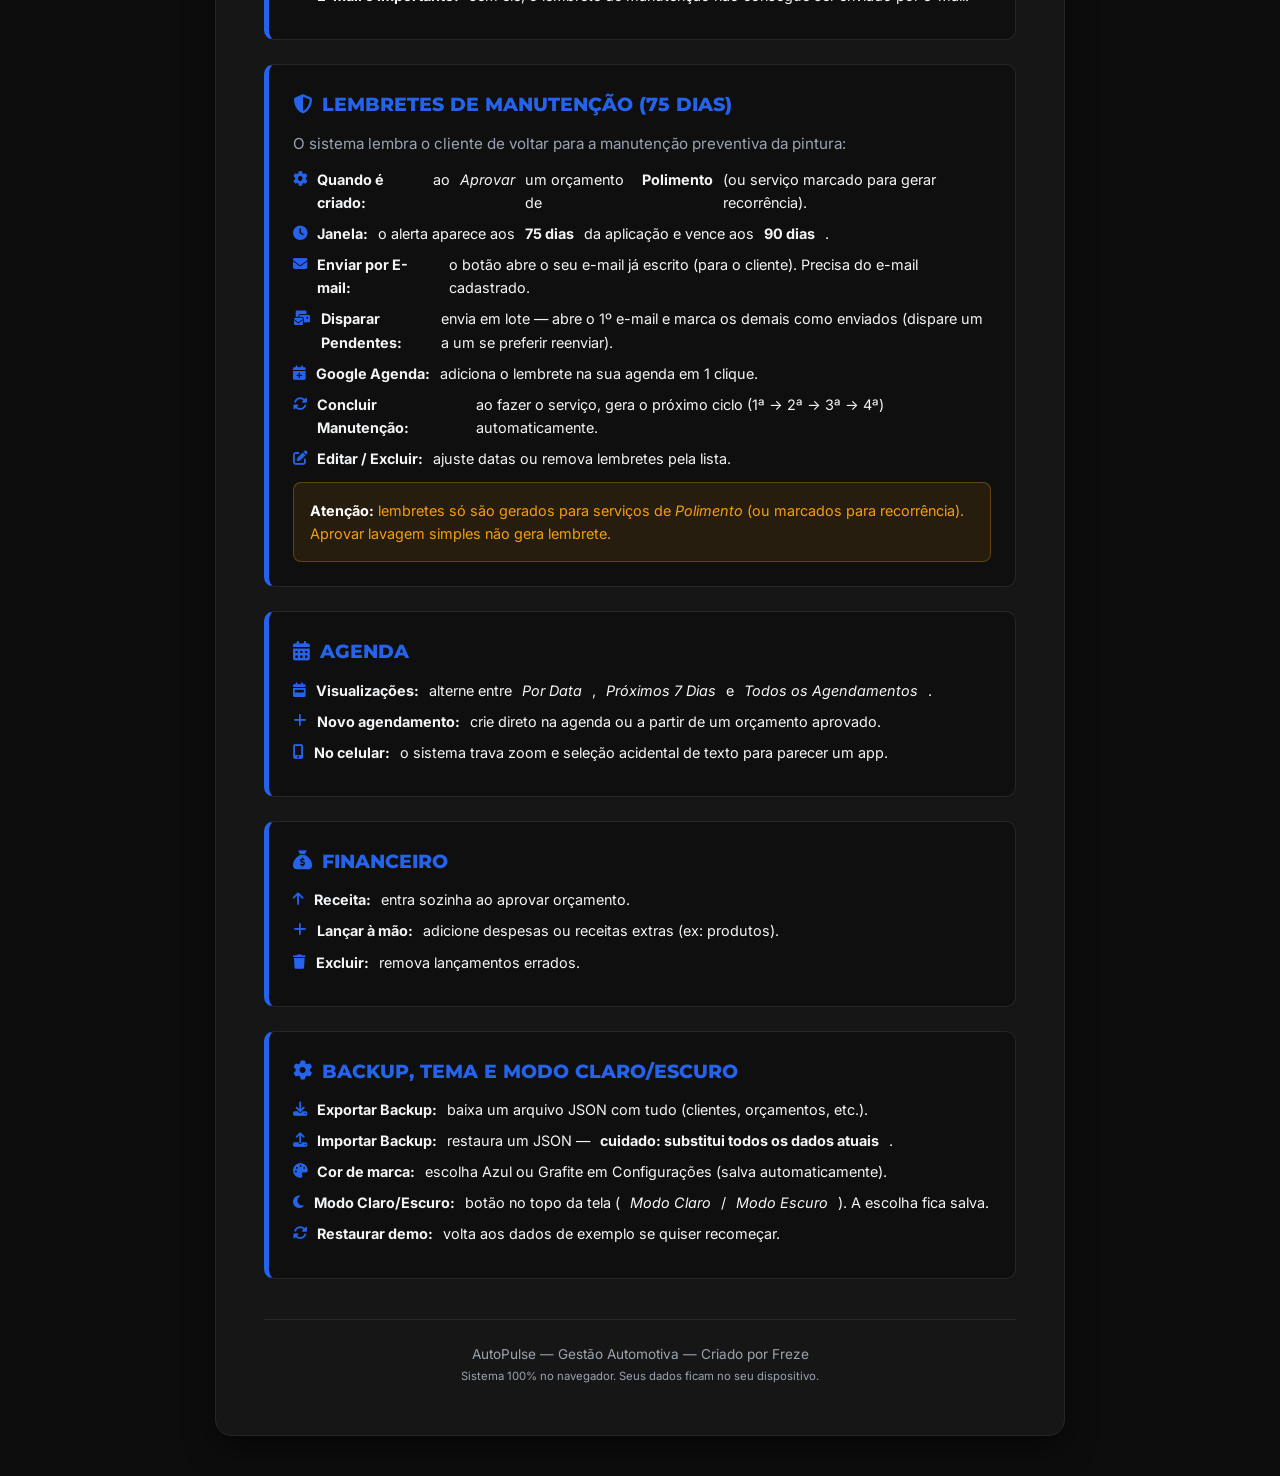
==== commit d7cab25f: "Remove secao de contato (CNPJ/telefone/e-mail) do manual A secao tinha dados ficticios (suaestetica." ====
--- a/manual.html
+++ b/manual.html
@@ -168,34 +168,6 @@
       margin-top: 4px;
     }
 
-    .company-details-card {
-      background-color: #161616;
-      border: 1px solid var(--border);
-      border-radius: 10px;
-      padding: 20px;
-      margin-bottom: 28px;
-      display: grid;
-      grid-template-columns: repeat(3, 1fr);
-      gap: 16px;
-    }
-
-    .company-detail-item {
-      display: flex;
-      flex-direction: column;
-    }
-
-    .company-detail-item span {
-      font-size: 0.75rem;
-      color: var(--muted);
-      text-transform: uppercase;
-      letter-spacing: 0.5px;
-    }
-
-    .company-detail-item strong {
-      font-size: 0.95rem;
-      color: #fff;
-    }
-
     .highlight-box {
       background-color: rgba(245, 158, 11, 0.1);
       border: 1px solid rgba(245, 158, 11, 0.3);
@@ -225,14 +197,11 @@
       .step-card h3 { color: #2563eb; }
       .step-card p, .step-list li { color: #333; }
       .brand-title h1 { color: #2563eb; }
-      .company-details-card { background-color: #f8f8f8; border-color: #ddd; }
-      .company-detail-item strong { color: #111; }
       .highlight-box { background-color: #fff8e6; border-color: #ffe0b2; color: #b78103; }
       .highlight-box strong { color: #111; }
     }
 
     @media (max-width: 600px) {
-      .company-details-card { grid-template-columns: 1fr; }
       .manual-header { flex-direction: column; align-items: flex-start; gap: 16px; }
       .header-badge { text-align: left; }
     }
@@ -263,22 +232,6 @@
       </div>
     </div>
 
-    <!-- CARTOES DE INFORMACAO DA EMPRESA -->
-    <div class="company-details-card">
-      <div class="company-detail-item">
-        <span>CNPJ da Empresa</span>
-        <strong>46.404.305/0001-60</strong>
-      </div>
-      <div class="company-detail-item">
-        <span>Telefone / WhatsApp</span>
-        <strong>(16) 99729-3434</strong>
-      </div>
-      <div class="company-detail-item">
-        <span>E-mail de Contato</span>
-        <strong>contato@suaestetica.com.br</strong>
-      </div>
-    </div>
-
     <!-- COMO USAR -->
     <div class="step-card">
       <div class="step-number"><i class="fa-solid fa-rocket"></i> COMEÇO RÁPIDO</div>
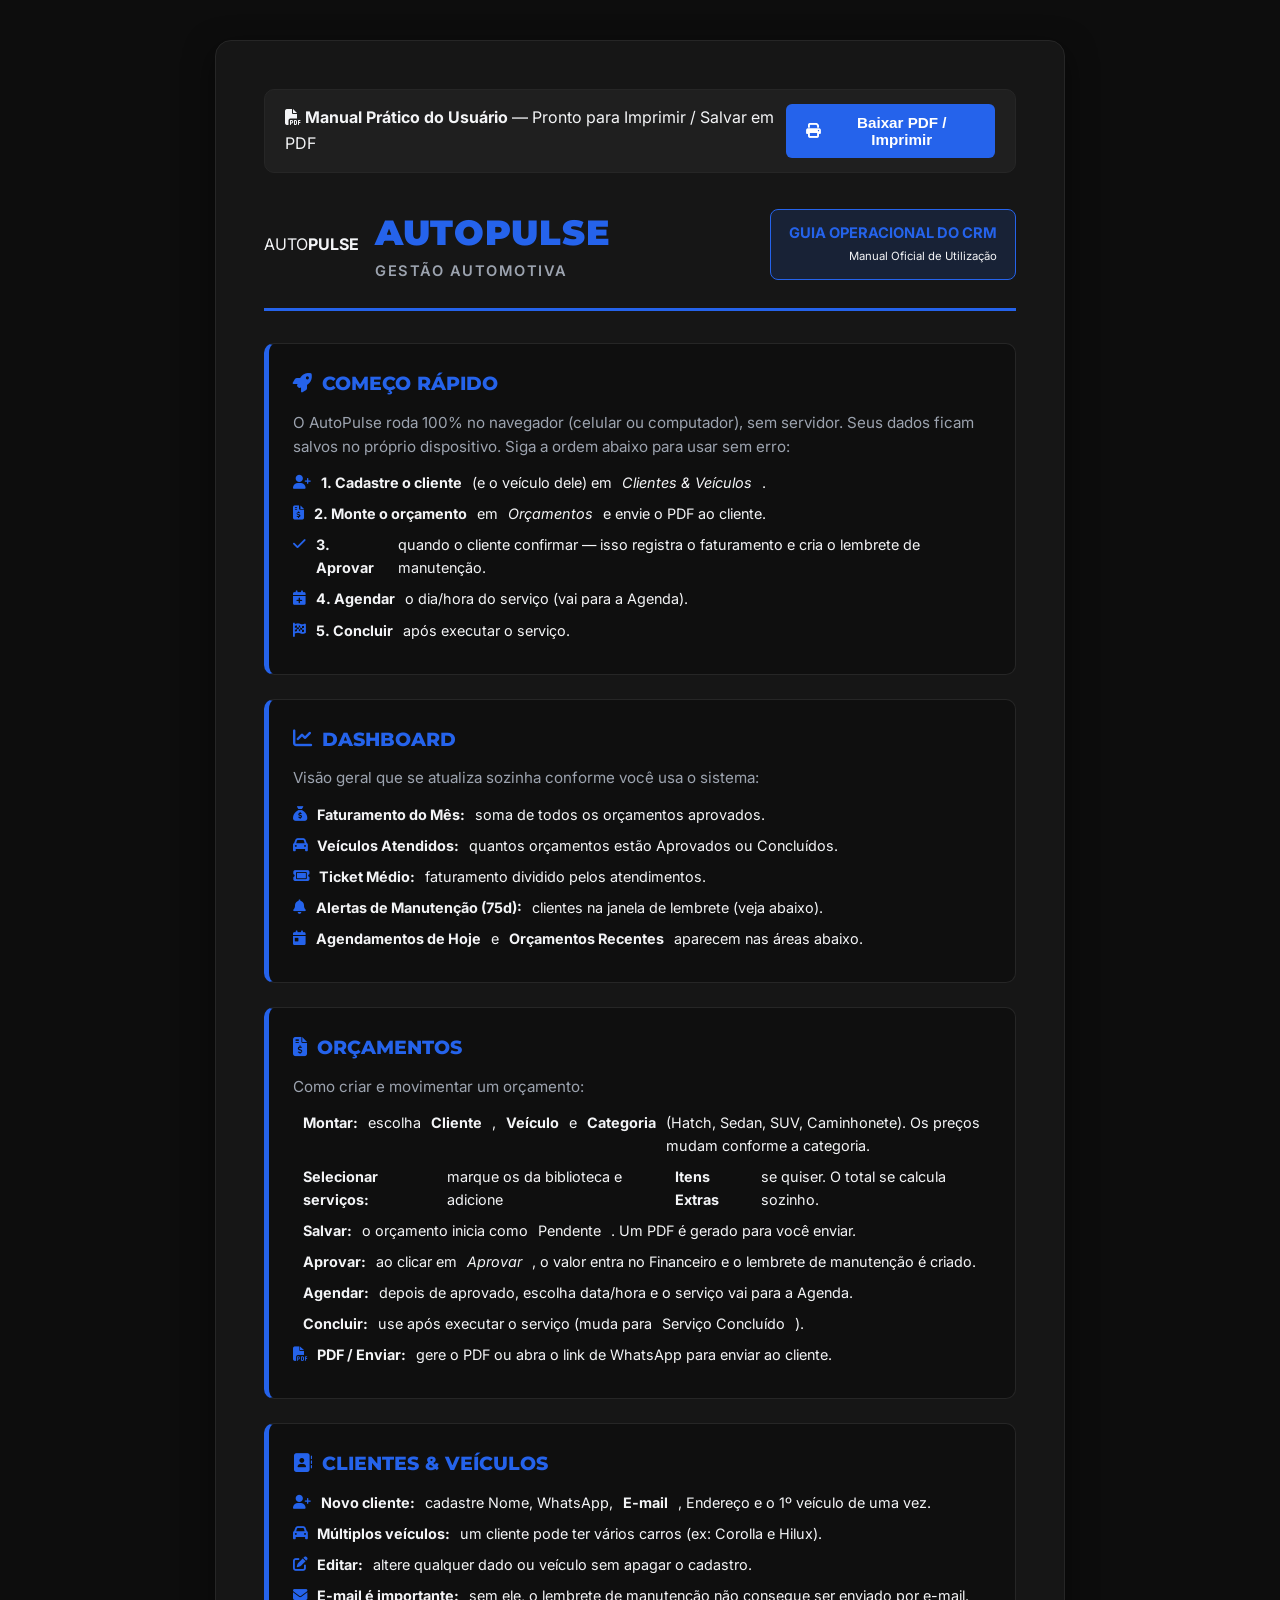
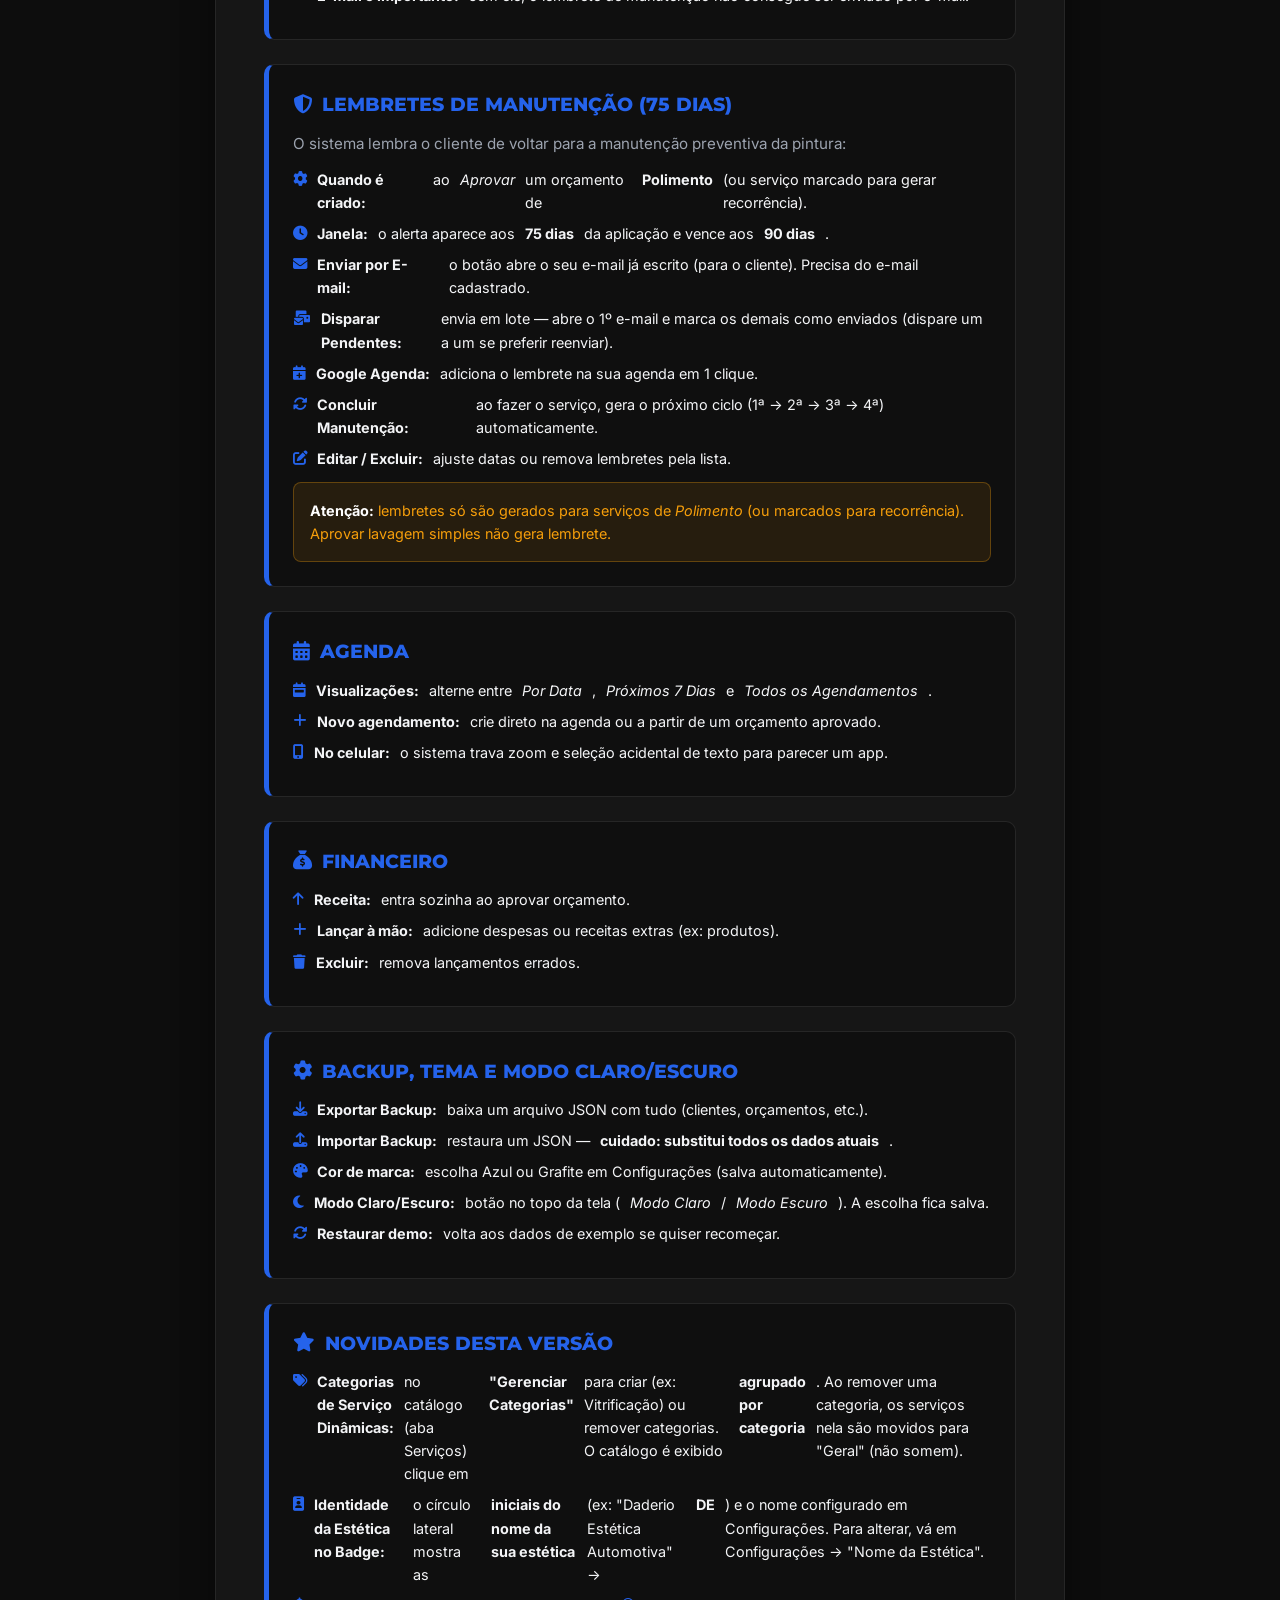
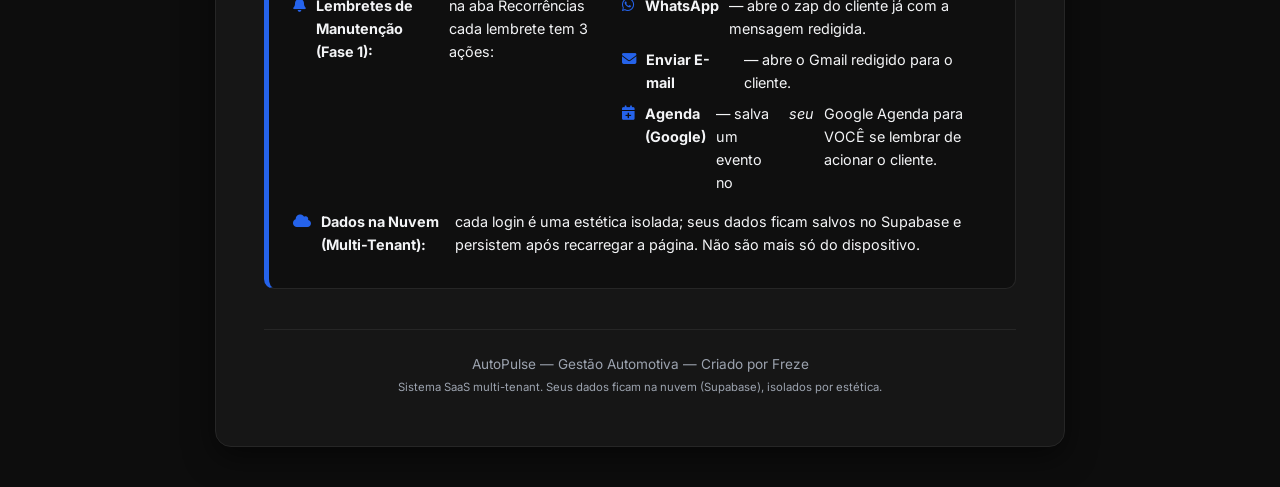
==== commit 8d7f46c9: "Atualiza manuais (README + manual.html) com categorias dinamicas, badge, Fase 1 lembretes e troubles" ====
--- a/manual.html
+++ b/manual.html
@@ -334,9 +334,26 @@
       </ul>
     </div>
 
+    <!-- NOVIDADES DESTA VERSAO -->
+    <div class="step-card">
+      <div class="step-number"><i class="fa-solid fa-star"></i> NOVIDADES DESTA VERSÃO</div>
+      <ul class="step-list">
+        <li><i class="fa-solid fa-tags"></i> <strong>Categorias de Serviço Dinâmicas:</strong> no catálogo (aba Serviços) clique em <strong>"Gerenciar Categorias"</strong> para criar (ex: Vitrificação) ou remover categorias. O catálogo é exibido <strong>agrupado por categoria</strong>. Ao remover uma categoria, os serviços nela são movidos para "Geral" (não somem).</li>
+        <li><i class="fa-solid fa-id-badge"></i> <strong>Identidade da Estética no Badge:</strong> o círculo lateral mostra as <strong>iniciais do nome da sua estética</strong> (ex: "Daderio Estética Automotiva" → <strong>DE</strong>) e o nome configurado em Configurações. Para alterar, vá em Configurações → "Nome da Estética".</li>
+        <li><i class="fa-solid fa-bell"></i> <strong>Lembretes de Manutenção (Fase 1):</strong> na aba Recorrências cada lembrete tem 3 ações:
+          <ul>
+            <li><i class="fa-brands fa-whatsapp text-success"></i> <strong>WhatsApp</strong> — abre o zap do cliente já com a mensagem redigida.</li>
+            <li><i class="fa-solid fa-envelope"></i> <strong>Enviar E-mail</strong> — abre o Gmail redigido para o cliente.</li>
+            <li><i class="fa-solid fa-calendar-plus"></i> <strong>Agenda (Google)</strong> — salva um evento no <em>seu</em> Google Agenda para VOCÊ se lembrar de acionar o cliente.</li>
+          </ul>
+        </li>
+        <li><i class="fa-solid fa-cloud"></i> <strong>Dados na Nuvem (Multi-Tenant):</strong> cada login é uma estética isolada; seus dados ficam salvos no Supabase e persistem após recarregar a página. Não são mais só do dispositivo.</li>
+      </ul>
+    </div>
+
     <div class="manual-footer">
       <p>AutoPulse — Gestão Automotiva — Criado por Freze</p>
-      <small>Sistema 100% no navegador. Seus dados ficam no seu dispositivo.</small>
+      <small>Sistema SaaS multi-tenant. Seus dados ficam na nuvem (Supabase), isolados por estética.</small>
     </div>
 
   </div>
